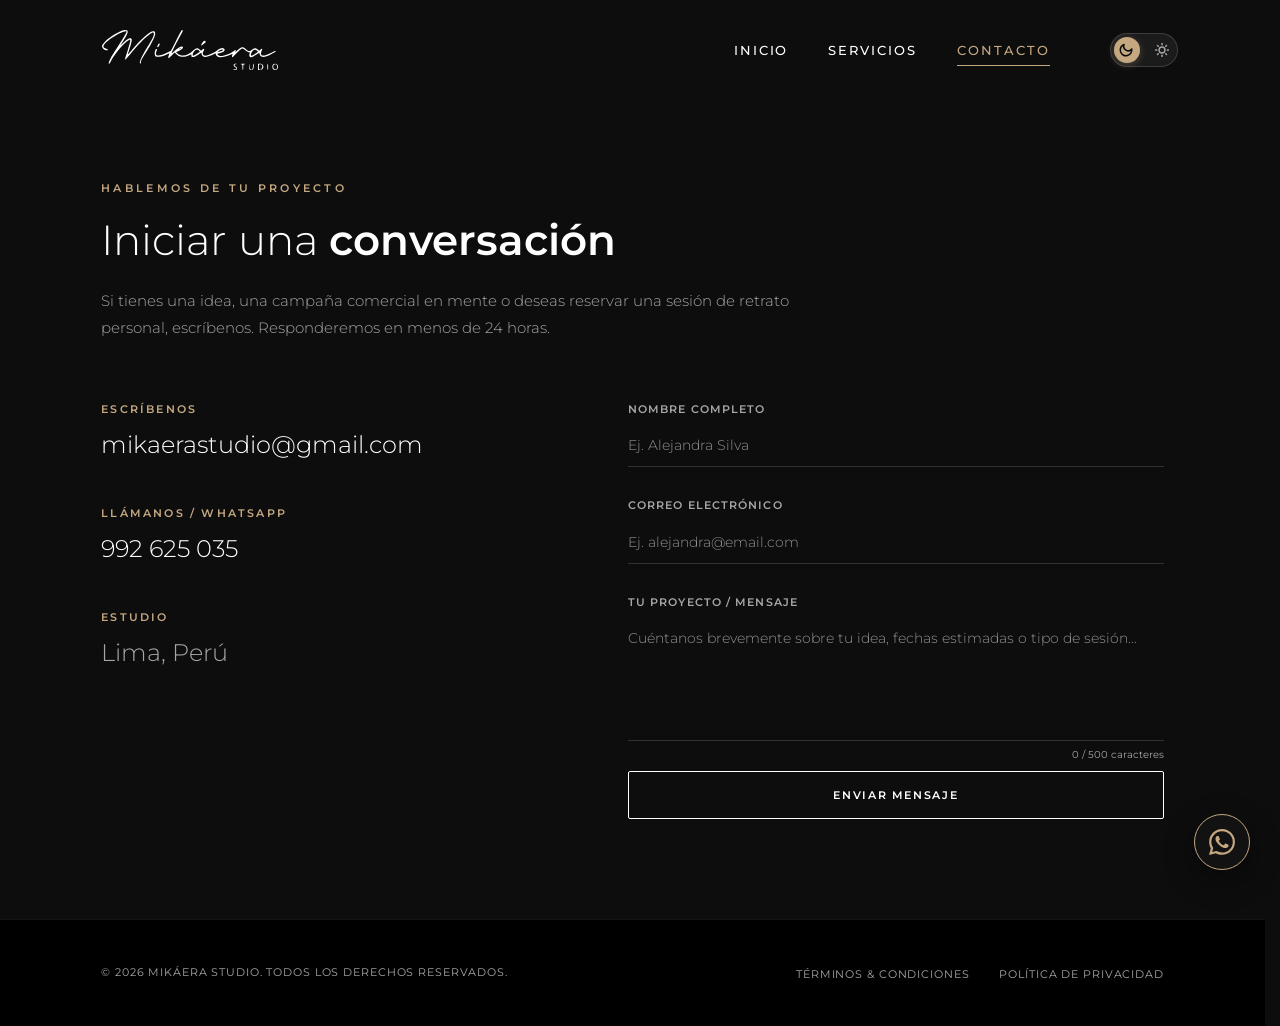
==== contacto.html @ b378e2cc "feat: simplificar pantalla de pre-carga a una transicion de fundido limpia y adaptable al tema claro" ====
<!DOCTYPE html>
<html lang="es">
<head>
  <meta charset="UTF-8">
  <meta name="viewport" content="width=device-width, initial-scale=1.0">
  
  <!-- ==========================================================================
     SEO & METADATOS DE BÚSQUEDA
     ========================================================================== -->
  <title>Contacto | Mikáera</title>
  <meta name="description" content="Ponte en contacto con Mikáera Studio y Andrez Escobar. Reserva tu sesión de fotografía editorial, retrato corporativo o eventos." />
  <meta name="keywords" content="contacto fotografo, reservar sesion fotos, estudio de fotografia lima, andrez escobar" />

  <!-- Tarjetas Open Graph (Facebook, WhatsApp, Instagram) -->
  <meta property="og:type" content="website" />
  <meta property="og:title" content="Reserva tu Sesión de Fotos | Mikáera Studio" />
  <meta property="og:description" content="Planifica tu próxima sesión fotográfica. Completa el formulario de contacto para recibir un presupuesto personalizado de Andrez Escobar." />
  <meta property="og:url" content="https://mikaerastudio.com/contacto.html" />
  <meta property="og:image" content="https://mikaerastudio.com/assets/images/about/andrez-escobar.webp" />
  <meta property="og:image:type" content="image/webp" />
  <meta property="og:image:width" content="1200" />
  <meta property="og:image:height" content="630" />
  <meta property="og:image:alt" content="Andrez Escobar - Director Visual de Mikáera Studio" />
  <meta property="og:site_name" content="Mikáera Studio" />

  <!-- Twitter Cards (X) -->
  <meta name="twitter:card" content="summary_large_image" />
  <meta name="twitter:title" content="Reserva tu Sesión de Fotos | Mikáera Studio" />
  <meta name="twitter:description" content="Planifica tu próxima sesión fotográfica. Completa el formulario de contacto para recibir un presupuesto personalizado de Andrez Escobar." />
  <meta name="twitter:image" content="https://mikaerastudio.com/assets/images/about/andrez-escobar.webp" />

  <!-- Marcado Estructurado JSON-LD para Google (SEO Local & Contacto) -->
  <script type="application/ld+json">
  {
    "@context": "https://schema.org",
    "@type": "ProfessionalService",
    "name": "Mikáera Studio",
    "image": "assets/images/logo.svg",
    "url": "https://mikaerastudio.com/contacto.html",
    "telephone": "+51 999 999 999",
    "priceRange": "$$",
    "address": {
      "@type": "PostalAddress",
      "streetAddress": "Av. Camino Real 1234",
      "addressLocality": "San Isidro",
      "addressRegion": "Lima",
      "postalCode": "15073",
      "addressCountry": "PE"
    },
    "geo": {
      "@type": "GeoCoordinates",
      "latitude": -12.0968,
      "longitude": -77.0356
    },
    "openingHoursSpecification": {
      "@type": "OpeningHoursSpecification",
      "dayOfWeek": [
        "Monday",
        "Tuesday",
        "Wednesday",
        "Thursday",
        "Friday",
        "Saturday"
      ],
      "opens": "09:00",
      "closes": "18:00"
    },
    "sameAs": [
      "https://www.instagram.com/mikaera.studio",
      "https://www.facebook.com/mikaera.studio",
      "https://vimeo.com/mikaerastudio"
    ],
    "founder": {
      "@type": "Person",
      "name": "Andrez Escobar",
      "jobTitle": "Director Visual & Fotógrafo",
      "sameAs": "https://www.instagram.com/andrez.escobar"
    }
  }
  </script>

  <!-- Favicon -->
  <link rel="icon" type="image/svg+xml" href="assets/images/logo.svg">

  <!-- Hoja de estilos del proyecto -->
  <link rel="stylesheet" href="css/styles.css?v=2.0">
</head>
<body>
  <script>
    (function() {
      const savedTheme = localStorage.getItem('mikaera-theme') || 'dark';
      if (savedTheme === 'light') {
        document.body.setAttribute('data-theme', 'light');
      }
    })();
  </script>
  <!-- ==========================================================================
     PANTALLA DE PRE-CARGA (PRELOADER)
     ========================================================================== -->
  <div id="preloader" class="preloader"></div>

  <!-- ==========================================================================
     1. CABECERA (MAIN HEADER / NAVEGACIÓN)
     ========================================================================== -->
  <header class="main-header" id="main-header">
    
    <!-- Contenedor del Logo de la Marca -->
    <div class="logo-container">
      <a href="index.html" aria-label="Inicio - Andrez Escobar">
        <img src="assets/images/logo.svg" alt="Andrez Escobar Logo" class="logo-img" id="logo">
      </a>
    </div>

    <!-- Navegación Principal (El enlace a 'Contacto' tiene la clase 'active' por defecto en este archivo) -->
    <nav class="main-navigation" aria-label="Navegación principal">
      <ul class="nav-menu">
        <li><a href="index.html" class="nav-link">Inicio</a></li>
        <li><a href="servicios.html" class="nav-link">Servicios</a></li>
        <li><a href="contacto.html" class="nav-link active">Contacto</a></li>
        <li class="theme-switcher-item">
          <div class="theme-switcher" aria-label="Selector de tema">
            <button class="theme-btn theme-btn--dark active" data-theme-select="dark" title="Tema Oscuro" aria-label="Activar tema oscuro"></button>
            <button class="theme-btn theme-btn--light" data-theme-select="light" title="Tema Claro" aria-label="Activar tema claro"></button>
          </div>
        </li>
      </ul>
    </nav>

    <!-- Botón de Menú Hamburguesa para Móvil -->
    <button class="menu-toggle" aria-label="Abrir menú de navegación" aria-expanded="false">
      <span class="hamburger-bar"></span>
      <span class="hamburger-bar"></span>
      <span class="hamburger-bar"></span>
    </button>
  </header>

  <!-- ==========================================================================
     2. SECCIÓN PRINCIPAL - CONTACTO
     ========================================================================== -->
  <main class="page-container contact-page">
    
    <!-- Encabezado de la Página -->
    <header class="page-header scroll-reveal">
      <span class="page-subtitle">Hablemos de tu Proyecto</span>
      <h1 class="page-title">Iniciar una <span>conversación</span></h1>
      <p class="page-description">
        Si tienes una idea, una campaña comercial en mente o deseas reservar una sesión de retrato personal, escríbenos. Responderemos en menos de 24 horas.
      </p>
    </header>

    <!-- Contenedor de Dos Columnas (Información y Formulario) -->
    <section class="contact-content-grid scroll-reveal">
      
      <!-- Columna Izquierda: Información de Contacto -->
      <div class="contact-info">
        
        <!-- Dato 1: Email -->
        <div class="info-block">
          <span class="info-label">Escríbenos</span>
          <a href="mailto:mikaerastudio@gmail.com" class="info-value">mikaerastudio@gmail.com</a>
        </div>

        <!-- Dato 2: Teléfono -->
        <div class="info-block">
          <span class="info-label">Llámanos / WhatsApp</span>
          <a href="https://wa.me/51992625035" class="info-value" target="_blank" rel="noopener noreferrer">992 625 035</a>
        </div>

        <!-- Dato 3: Ubicación -->
        <div class="info-block">
          <span class="info-label">Estudio</span>
          <p class="info-value text-muted">Lima, Perú</p>
        </div>

      </div>

      <!-- Columna Derecha: Formulario de Contacto Minimalista -->
      <div class="contact-form-container">
        <!-- El formulario es estático y listo para conectar con un servicio como Formspree o tu backend en el futuro -->
        <form action="https://api.web3forms.com/submit" method="POST" class="contact-form" id="contact-form">
          <!-- Configuración de Web3Forms (Pega tu clave abajo en value) -->
          <input type="hidden" name="access_key" value="4d0916cc-ceda-4531-b335-586dc87e11e4">
          <input type="hidden" name="subject" value="Nuevo Mensaje de Contacto - Mikáera Studio">
          <input type="hidden" name="from_name" value="Mikáera Studio Web">
          <!-- Honeypot para evitar spam de bots (permanece oculto para humanos) -->
          <input type="checkbox" name="botcheck" class="hidden" style="display: none;">
          
          <!-- Campo 1: Nombre -->
          <div class="form-group">
            <label for="name" class="form-label">Nombre completo</label>
            <input type="text" id="name" name="name" required class="form-input" placeholder="Ej. Alejandra Silva">
          </div>

          <!-- Campo 2: Email -->
          <div class="form-group">
            <label for="email" class="form-label">Correo electrónico</label>
            <input type="email" id="email" name="email" required class="form-input" placeholder="Ej. alejandra@email.com">
          </div>

          <!-- Campo 3: Mensaje -->
          <div class="form-group">
            <label for="message" class="form-label">Tu proyecto / mensaje</label>
            <textarea id="message" name="message" rows="5" required class="form-input" placeholder="Cuéntanos brevemente sobre tu idea, fechas estimadas o tipo de sesión..." maxlength="500"></textarea>
            <span id="char-counter" class="char-counter">0 / 500 caracteres</span>
          </div>

          <!-- Botón de Envío -->
          <button type="submit" class="btn btn--primary form-submit-btn">Enviar Mensaje</button>

        </form>
      </div>

    </section>

  </main>

  <!-- Alerta de Notificación (Toast) -->
  <div id="toast" class="toast" role="alert" aria-live="assertive" aria-atomic="true">
    <div class="toast-content">
      <span class="toast-icon">✓</span>
      <div class="toast-message">
        <h4 class="toast-title">¡Mensaje Enviado!</h4>
        <p class="toast-text">Gracias por escribirnos. Te responderemos en menos de 24 horas.</p>
      </div>
    </div>
  </div>

  <!-- ==========================================================================
     3. PIE DE PÁGINA (MINIMAL FOOTER)
     ========================================================================== -->
  <footer class="main-footer">
    <div class="footer-content">
      <div class="footer-left">
        <p>&copy; 2026 Mikáera Studio. Todos los derechos reservados.</p>
      </div>
      <div class="footer-right">
        <ul class="footer-links">
          <li><a href="#" class="footer-link">Términos & Condiciones</a></li>
          <li><a href="#" class="footer-link">Política de Privacidad</a></li>
        </ul>
      </div>
    </div>
  </footer>

  <!-- ==========================================================================
     BOTÓN FLOTANTE DE WHATSAPP (PREMIUM)
     ========================================================================== -->
  <a href="https://wa.me/51992625035?text=Hola%20Andres,%20me%20interesa%20solicitar%20informaci%C3%B3n%20sobre%20las%20sesiones%20fotogr%C3%A1ficas..." 
     class="whatsapp-float" 
     target="_blank" 
     rel="noopener noreferrer" 
     aria-label="Contactar por WhatsApp">
    <svg class="whatsapp-float-icon" viewBox="0 0 24 24" xmlns="http://www.w3.org/2000/svg">
      <path d="M17.472 14.382c-.297-.149-1.758-.867-2.03-.967-.273-.099-.471-.148-.67.15-.197.297-.767.966-.94 1.164-.173.199-.347.223-.644.075-.297-.15-1.255-.463-2.39-1.475-.883-.788-1.48-1.761-1.653-2.059-.173-.297-.018-.458.13-.606.134-.133.298-.347.446-.52.149-.174.198-.298.298-.497.099-.198.05-.371-.025-.52-.075-.149-.669-1.612-.916-2.207-.242-.579-.487-.5-.669-.51-.173-.008-.371-.01-.57-.01-.198 0-.52.074-.792.372-.272.297-1.04 1.016-1.04 2.479 0 1.462 1.065 2.875 1.213 3.074.149.198 2.096 3.2 5.077 4.487.709.306 1.262.489 1.694.625.712.227 1.36.195 1.871.118.571-.085 1.758-.719 2.006-1.413.248-.694.248-1.289.173-1.413-.074-.124-.272-.198-.57-.347m-5.421 7.403h-.004a9.87 9.87 0 01-5.031-1.378l-.361-.214-3.741.982.998-3.648-.235-.374a9.86 9.86 0 01-1.51-5.26c.001-5.45 4.436-9.884 9.888-9.884 2.64 0 5.122 1.03 6.988 2.898a9.825 9.825 0 012.893 6.994c-.003 5.45-4.437 9.884-9.885 9.884m8.413-18.297A11.815 11.815 0 0012.05 0C5.495 0 .16 5.335.157 11.892c0 2.096.547 4.142 1.588 5.945L0 24l6.335-1.662c1.746.953 3.71 1.455 5.703 1.458h.005c6.554 0 11.89-5.335 11.893-11.893a11.821 11.821 0 00-3.48-8.413z"/>
    </svg>
  </a>

  <!-- Enlace a JavaScript y Modulares -->
  <script src="js/main.js?v=2.0"></script>
  <script src="js/contact.js?v=2.0"></script>
</body>
</html>
---- css/styles.css ----
/* ==========================================================================
   DISEÑO DE SISTEMA - HOJA DE ESTILOS PRINCIPAL
   Proyecto: Mikáera Studio - Portafolio de Fotografía Profesional
   Arquitectura: Estructura de Estilos Modular (SMACSS-like CSS Imports)
   Desarrollador: Antigravity AI
   ========================================================================== */

/* 1. Base y Configuración Inicial */
@import url('base/variables.css?v=2.0');
@import url('base/reset.css?v=2.0');

/* 2. Maquetación del Layout */
@import url('layout/header.css?v=2.0');
@import url('layout/footer.css?v=2.0');
@import url('layout/sidebar.css?v=2.0');

/* 3. Componentes Reutilizables */
@import url('components/buttons.css?v=2.0');
@import url('components/lightbox.css?v=2.0');
@import url('components/modal.css?v=2.0');
@import url('components/toast.css?v=2.0');
@import url('components/reveal.css?v=2.0');
@import url('components/whatsapp.css?v=2.0');
@import url('components/preloader.css?v=2.0');

/* 4. Estilos de Páginas Específicas */
@import url('pages/home.css?v=2.0');
@import url('pages/services.css?v=2.0');
@import url('pages/contact.css?v=2.0');
@import url('pages/project-detail.css?v=2.0');
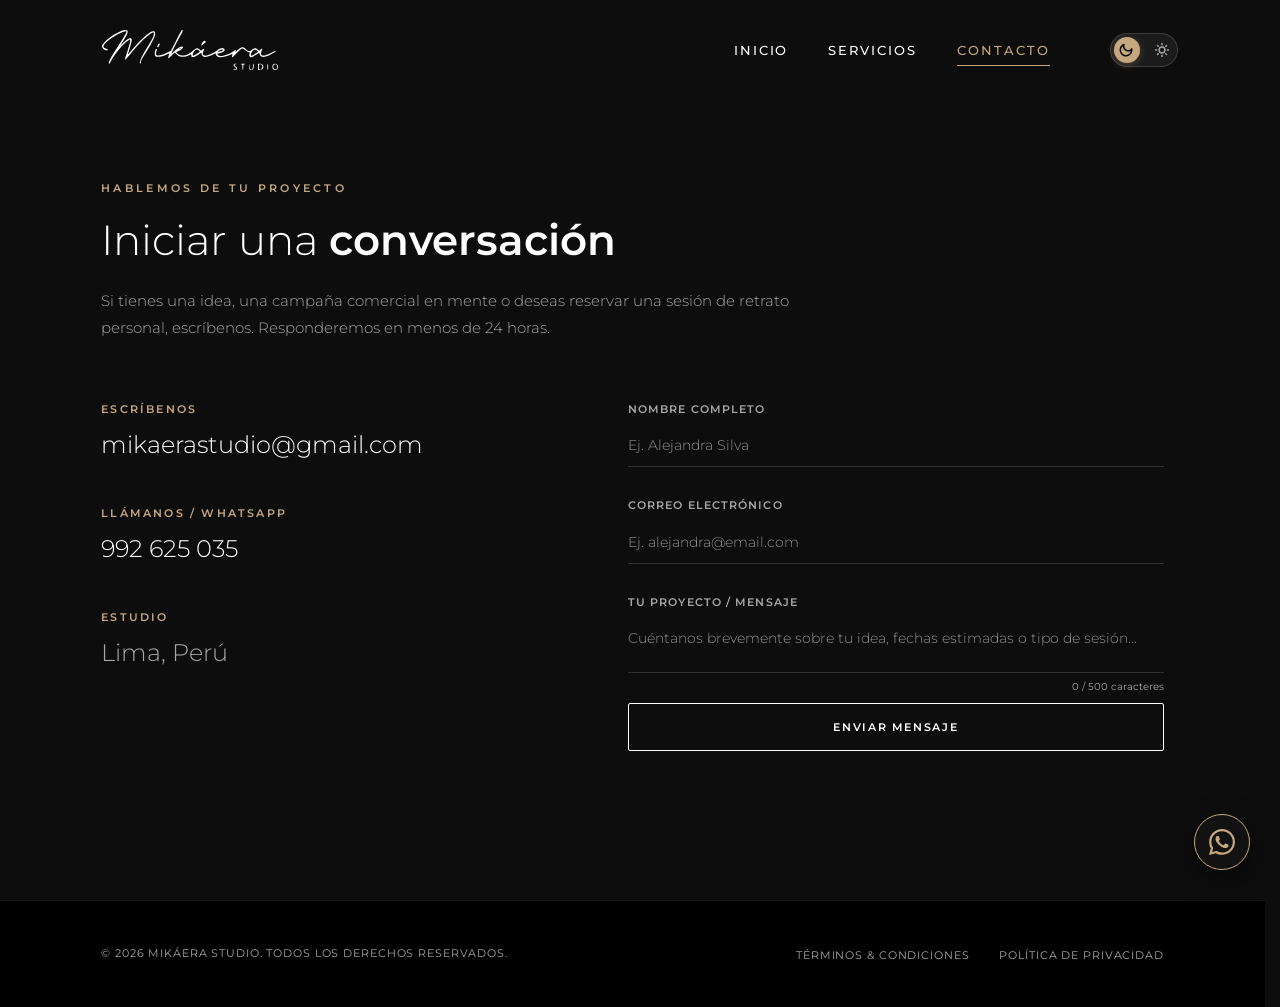
==== commit 5f979541: "Change contact form textarea rows attribute from 5 to 2 to eliminate empty gap before the writing li" ====
--- a/contacto.html
+++ b/contacto.html
@@ -84,6 +84,9 @@
 
   <!-- Hoja de estilos del proyecto -->
   <link rel="stylesheet" href="css/styles.css?v=2.0">
+
+  <!-- Umami Analytics -->
+  <script defer src="https://cloud.umami.is/script.js" data-website-id="ae82584e-1aa6-4a8e-b85a-fa3c90bd5daa"></script>
 </head>
 <body>
   <script>
@@ -163,7 +166,7 @@
         <!-- Dato 2: Teléfono -->
         <div class="info-block">
           <span class="info-label">Llámanos / WhatsApp</span>
-          <a href="https://wa.me/51992625035" class="info-value" target="_blank" rel="noopener noreferrer">992 625 035</a>
+          <a href="https://wa.me/51992625035" class="info-value" target="_blank" rel="noopener noreferrer" data-umami-event="Click WhatsApp - Info Contacto">992 625 035</a>
         </div>
 
         <!-- Dato 3: Ubicación -->
@@ -200,12 +203,12 @@
           <!-- Campo 3: Mensaje -->
           <div class="form-group">
             <label for="message" class="form-label">Tu proyecto / mensaje</label>
-            <textarea id="message" name="message" rows="5" required class="form-input" placeholder="Cuéntanos brevemente sobre tu idea, fechas estimadas o tipo de sesión..." maxlength="500"></textarea>
+            <textarea id="message" name="message" rows="2" required class="form-input" placeholder="Cuéntanos brevemente sobre tu idea, fechas estimadas o tipo de sesión..." maxlength="500"></textarea>
             <span id="char-counter" class="char-counter">0 / 500 caracteres</span>
           </div>
 
           <!-- Botón de Envío -->
-          <button type="submit" class="btn btn--primary form-submit-btn">Enviar Mensaje</button>
+          <button type="submit" class="btn btn--primary form-submit-btn" data-umami-event="Enviar Formulario Contacto">Enviar Mensaje</button>
 
         </form>
       </div>
@@ -249,7 +252,8 @@
      class="whatsapp-float" 
      target="_blank" 
      rel="noopener noreferrer" 
-     aria-label="Contactar por WhatsApp">
+     aria-label="Contactar por WhatsApp"
+     data-umami-event="Click WhatsApp - Flotante">
     <svg class="whatsapp-float-icon" viewBox="0 0 24 24" xmlns="http://www.w3.org/2000/svg">
       <path d="M17.472 14.382c-.297-.149-1.758-.867-2.03-.967-.273-.099-.471-.148-.67.15-.197.297-.767.966-.94 1.164-.173.199-.347.223-.644.075-.297-.15-1.255-.463-2.39-1.475-.883-.788-1.48-1.761-1.653-2.059-.173-.297-.018-.458.13-.606.134-.133.298-.347.446-.52.149-.174.198-.298.298-.497.099-.198.05-.371-.025-.52-.075-.149-.669-1.612-.916-2.207-.242-.579-.487-.5-.669-.51-.173-.008-.371-.01-.57-.01-.198 0-.52.074-.792.372-.272.297-1.04 1.016-1.04 2.479 0 1.462 1.065 2.875 1.213 3.074.149.198 2.096 3.2 5.077 4.487.709.306 1.262.489 1.694.625.712.227 1.36.195 1.871.118.571-.085 1.758-.719 2.006-1.413.248-.694.248-1.289.173-1.413-.074-.124-.272-.198-.57-.347m-5.421 7.403h-.004a9.87 9.87 0 01-5.031-1.378l-.361-.214-3.741.982.998-3.648-.235-.374a9.86 9.86 0 01-1.51-5.26c.001-5.45 4.436-9.884 9.888-9.884 2.64 0 5.122 1.03 6.988 2.898a9.825 9.825 0 012.893 6.994c-.003 5.45-4.437 9.884-9.885 9.884m8.413-18.297A11.815 11.815 0 0012.05 0C5.495 0 .16 5.335.157 11.892c0 2.096.547 4.142 1.588 5.945L0 24l6.335-1.662c1.746.953 3.71 1.455 5.703 1.458h.005c6.554 0 11.89-5.335 11.893-11.893a11.821 11.821 0 00-3.48-8.413z"/>
     </svg>
--- a/css/styles.css
+++ b/css/styles.css
@@ -6,25 +6,25 @@
    ========================================================================== */
 
 /* 1. Base y Configuración Inicial */
-@import url('base/variables.css?v=2.0');
-@import url('base/reset.css?v=2.0');
+@import url('base/variables.css?v=4.0');
+@import url('base/reset.css?v=4.0');
 
 /* 2. Maquetación del Layout */
-@import url('layout/header.css?v=2.0');
-@import url('layout/footer.css?v=2.0');
-@import url('layout/sidebar.css?v=2.0');
+@import url('layout/header.css?v=4.0');
+@import url('layout/footer.css?v=4.0');
+@import url('layout/sidebar.css?v=4.0');
 
 /* 3. Componentes Reutilizables */
-@import url('components/buttons.css?v=2.0');
-@import url('components/lightbox.css?v=2.0');
-@import url('components/modal.css?v=2.0');
-@import url('components/toast.css?v=2.0');
-@import url('components/reveal.css?v=2.0');
-@import url('components/whatsapp.css?v=2.0');
-@import url('components/preloader.css?v=2.0');
+@import url('components/buttons.css?v=4.0');
+@import url('components/lightbox.css?v=4.0');
+@import url('components/modal.css?v=4.0');
+@import url('components/toast.css?v=4.0');
+@import url('components/reveal.css?v=4.0');
+@import url('components/whatsapp.css?v=4.0');
+@import url('components/preloader.css?v=4.0');
 
 /* 4. Estilos de Páginas Específicas */
-@import url('pages/home.css?v=2.0');
-@import url('pages/services.css?v=2.0');
-@import url('pages/contact.css?v=2.0');
-@import url('pages/project-detail.css?v=2.0');
+@import url('pages/home.css?v=4.0');
+@import url('pages/services.css?v=4.1');
+@import url('pages/contact.css?v=4.0');
+@import url('pages/project-detail.css?v=4.0');
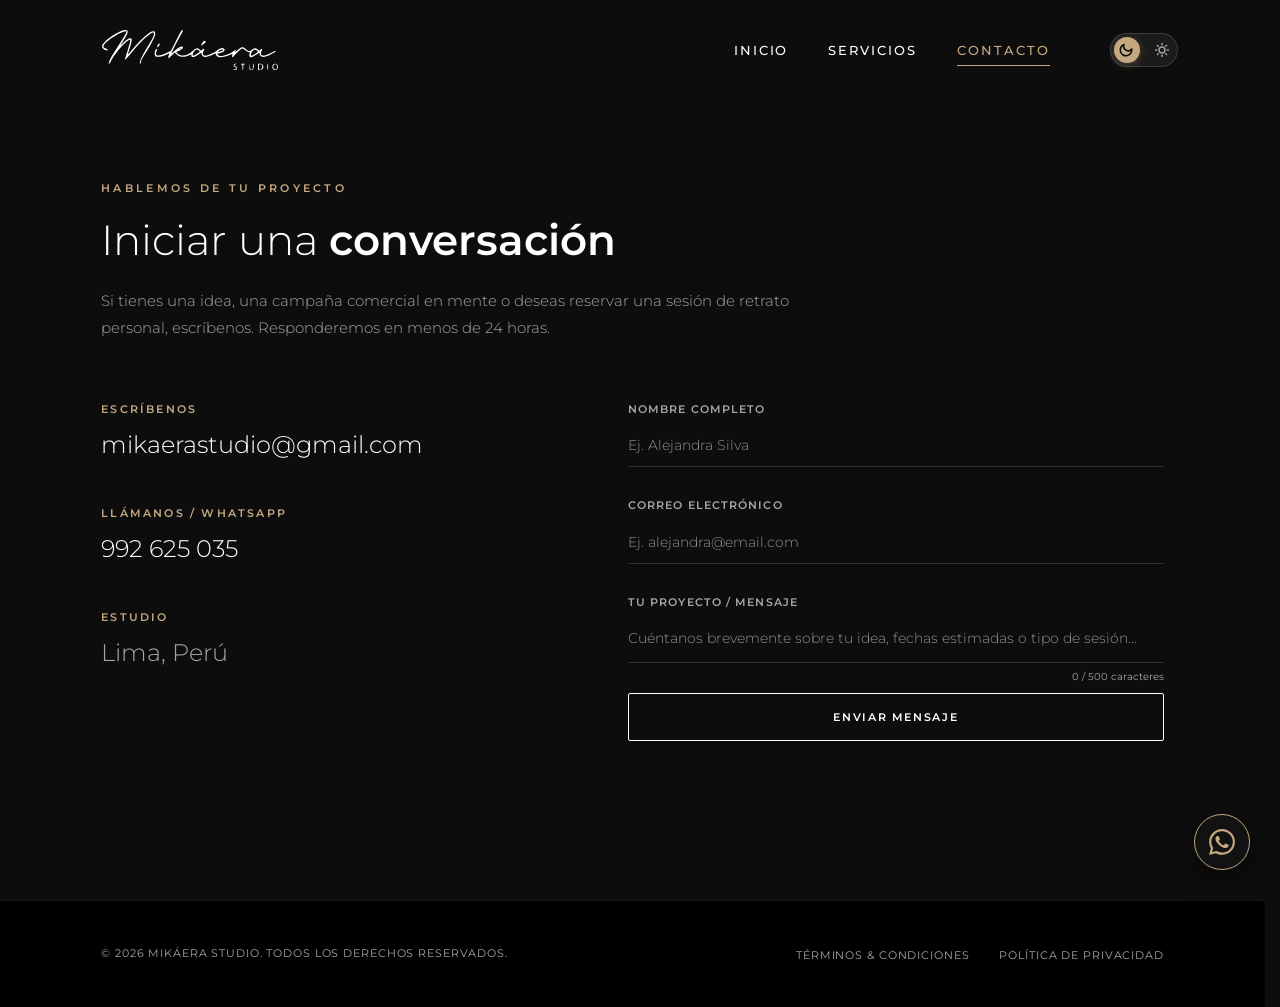
==== commit 30629ebb: "Implement dynamic placeholder-based textarea height calculation on load" ====
--- a/contacto.html
+++ b/contacto.html
@@ -203,7 +203,7 @@
           <!-- Campo 3: Mensaje -->
           <div class="form-group">
             <label for="message" class="form-label">Tu proyecto / mensaje</label>
-            <textarea id="message" name="message" rows="2" required class="form-input" placeholder="Cuéntanos brevemente sobre tu idea, fechas estimadas o tipo de sesión..." maxlength="500"></textarea>
+            <textarea id="message" name="message" rows="1" required class="form-input" placeholder="Cuéntanos brevemente sobre tu idea, fechas estimadas o tipo de sesión..." maxlength="500"></textarea>
             <span id="char-counter" class="char-counter">0 / 500 caracteres</span>
           </div>
 
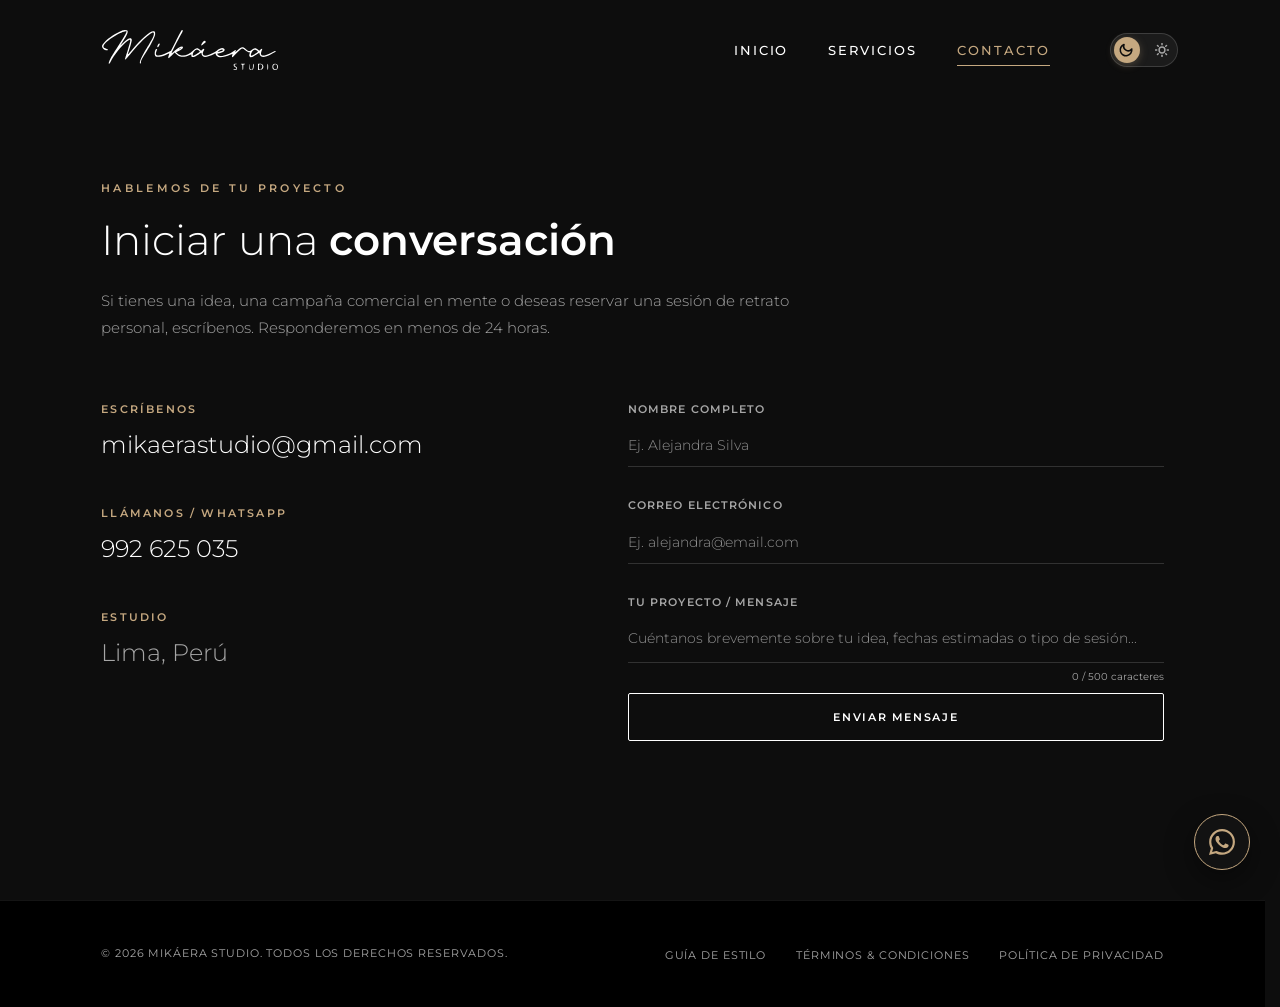
==== commit d65a0186: "feat: agregar pagina interactiva de guia de estilo y sistema de diseno" ====
--- a/contacto.html
+++ b/contacto.html
@@ -238,6 +238,7 @@
       </div>
       <div class="footer-right">
         <ul class="footer-links">
+          <li><a href="guia-estilo.html" class="footer-link">Guía de Estilo</a></li>
           <li><a href="#" class="footer-link">Términos & Condiciones</a></li>
           <li><a href="#" class="footer-link">Política de Privacidad</a></li>
         </ul>
--- a/css/styles.css
+++ b/css/styles.css
@@ -28,3 +28,4 @@
 @import url('pages/services.css?v=4.1');
 @import url('pages/contact.css?v=4.0');
 @import url('pages/project-detail.css?v=4.0');
+@import url('pages/style-guide.css?v=2.0');
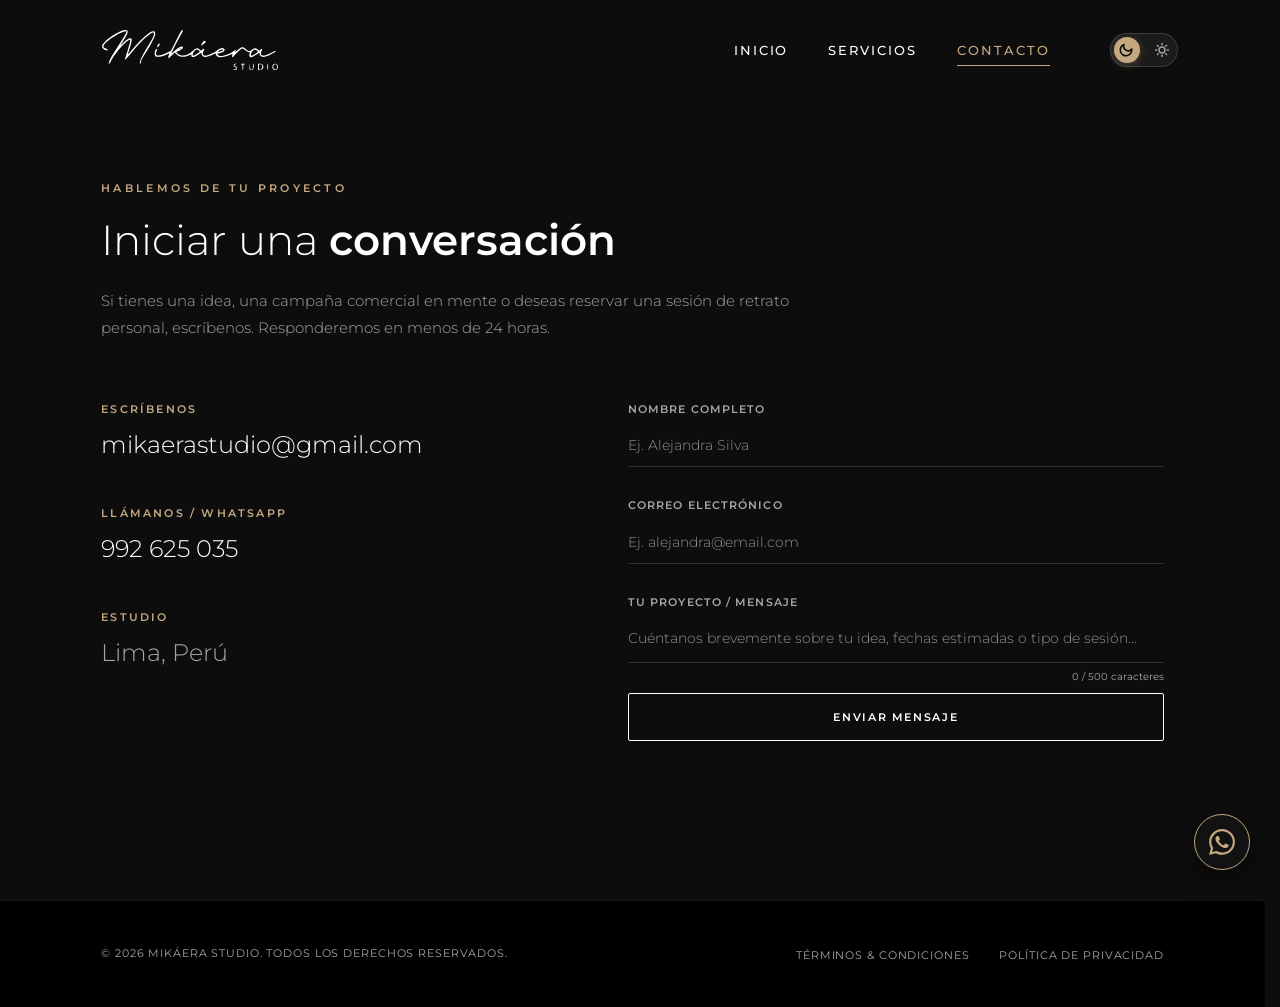
==== commit 7ab9263b: "clean: remove style-guide from footer and styles" ====
--- a/contacto.html
+++ b/contacto.html
@@ -238,7 +238,6 @@
       </div>
       <div class="footer-right">
         <ul class="footer-links">
-          <li><a href="guia-estilo.html" class="footer-link">Guía de Estilo</a></li>
           <li><a href="#" class="footer-link">Términos & Condiciones</a></li>
           <li><a href="#" class="footer-link">Política de Privacidad</a></li>
         </ul>
--- a/css/styles.css
+++ b/css/styles.css
@@ -28,4 +28,3 @@
 @import url('pages/services.css?v=4.1');
 @import url('pages/contact.css?v=4.0');
 @import url('pages/project-detail.css?v=4.0');
-@import url('pages/style-guide.css?v=2.0');
